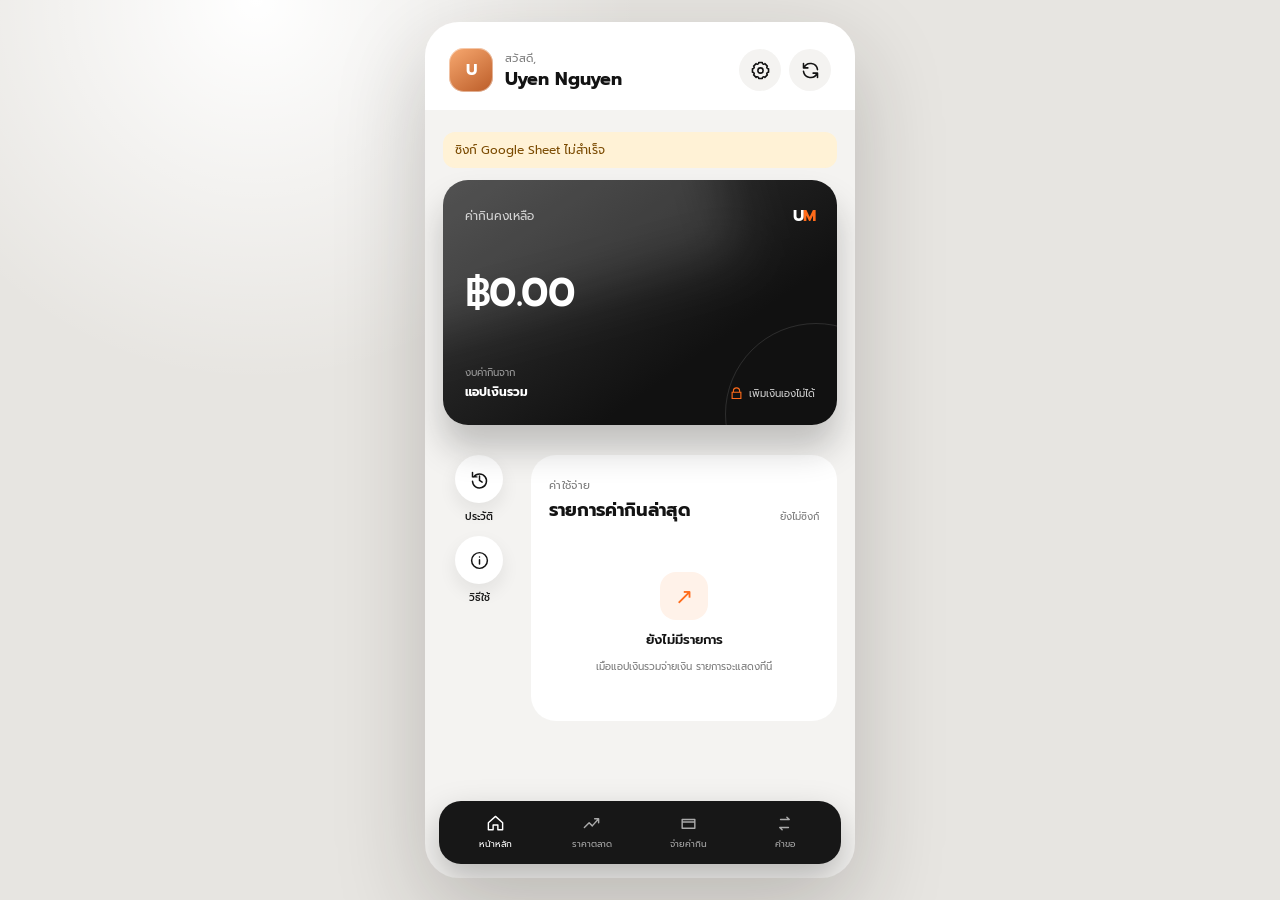
==== index.html @ 52abf568 "Fix persistent footer underlines by busting stale CSS cache and inlining link reset" ====
<!doctype html>
<html lang="th">
<head>
  <meta charset="utf-8">
  <meta name="viewport" content="width=device-width, initial-scale=1, viewport-fit=cover">
  <meta name="theme-color" content="#111111">
  <meta name="apple-mobile-web-app-capable" content="yes">
  <meta name="apple-mobile-web-app-status-bar-style" content="black-translucent">
  <meta name="apple-mobile-web-app-title" content="Uyen.M">
  <meta name="description" content="กระเป๋าค่ากิน Uyen.M รับงบจากแอปเงินรวมและติดตามค่าอาหาร">
  <title>Uyen.M Meal Wallet</title>
  <link rel="preconnect" href="https://fonts.googleapis.com">
  <link rel="preconnect" href="https://fonts.gstatic.com" crossorigin>
  <link href="https://fonts.googleapis.com/css2?family=Prompt:wght@400;500;600;700&display=swap" rel="stylesheet">
  <link rel="stylesheet" href="assets/styles.css?v=15">
  <link rel="manifest" href="manifest.webmanifest">
  <link rel="icon" href="assets/icon.svg" type="image/svg+xml">
  <link rel="apple-touch-icon" href="assets/icon.svg">
<style>.bottom-nav a.nav-item,.bottom-nav a.nav-item:link,.bottom-nav a.nav-item:visited,.bottom-nav a.nav-item:hover,.bottom-nav a.nav-item:active,.bottom-nav a.nav-item span{text-decoration:none!important;text-decoration-line:none!important}</style></head>
<body>
  <main class="app-shell">
    <section class="wallet-app" aria-label="Uyen.M Wallet">
      <header class="topbar">
        <div class="profile">
          <div class="avatar" id="avatar"><span>U</span><img id="profileImage" alt="" hidden></div>
          <div><p class="eyebrow" data-i18n="hello">สวัสดี,</p><h1 id="displayName">Uyen Nguyen</h1></div>
        </div>
        <div class="topbar-actions">
          <button class="icon-button" id="settingsButton" type="button" aria-label="ตั้งค่า">
            <svg viewBox="0 0 24 24" aria-hidden="true"><circle cx="12" cy="12" r="3"/><path d="M19.4 15a1.7 1.7 0 0 0 .3 1.9l.1.1-2.8 2.8-.1-.1a1.7 1.7 0 0 0-1.9-.3 1.7 1.7 0 0 0-1 1.6v.2h-4V21a1.7 1.7 0 0 0-1-1.6 1.7 1.7 0 0 0-1.9.3l-.1.1L4.2 17l.1-.1a1.7 1.7 0 0 0 .3-1.9A1.7 1.7 0 0 0 3 14H2.8v-4H3a1.7 1.7 0 0 0 1.6-1 1.7 1.7 0 0 0-.3-1.9L4.2 7 7 4.2l.1.1a1.7 1.7 0 0 0 1.9.3A1.7 1.7 0 0 0 10 3V2.8h4V3a1.7 1.7 0 0 0 1 1.6 1.7 1.7 0 0 0 1.9-.3l.1-.1L19.8 7l-.1.1a1.7 1.7 0 0 0-.3 1.9 1.7 1.7 0 0 0 1.6 1h.2v4H21a1.7 1.7 0 0 0-1.6 1z"/></svg>
          </button>
          <button class="icon-button" id="refreshButton" type="button" aria-label="รีเฟรชข้อมูล">
            <svg viewBox="0 0 24 24" aria-hidden="true"><path d="M20 11a8.1 8.1 0 0 0-15.5-2M4 4v5h5M4 13a8.1 8.1 0 0 0 15.5 2M20 20v-5h-5"/></svg>
          </button>
        </div>
      </header>
      <div class="content">
        <p class="status-chip" id="statusChip" hidden></p>
        <button class="install-button" id="installButton" type="button" hidden>ติดตั้งแอปบนเครื่องนี้</button>
        <section class="hero-grid" aria-label="ยอดเงิน">
          <article class="balance-card">
            <div class="card-glow" aria-hidden="true"></div>
            <div class="card-head"><span class="card-label" data-i18n="balanceLabel">ยอดเงินคงเหลือ</span><span class="brand-mark" aria-label="Uyen.M">U<span>M</span></span></div>
            <p class="balance" id="balance">฿0.00</p>
            <div class="card-foot">
              <div><span class="muted" data-i18n="receivedFrom">รับจาก</span><strong data-i18n="mainApp">แอปเงินรวม</strong></div>
              <div class="secure-badge"><svg viewBox="0 0 24 24" aria-hidden="true"><path d="M7 10V8a5 5 0 0 1 10 0v2M5 10h14v10H5z"/></svg><span data-i18n="noSelfTopup">เพิ่มเงินเองไม่ได้</span></div>
            </div>
          </article>
        </section>
        <section class="activity-grid">
          <nav class="quick-actions" aria-label="เมนูด่วน">
            <button class="quick-action" id="historyButton" type="button"><span class="quick-icon"><svg viewBox="0 0 24 24" aria-hidden="true"><path d="M4 4v5h5M5.5 9A8 8 0 1 1 4 14m8-6v5l3 2"/></svg></span><span data-i18n="history">ประวัติ</span></button>
            <button class="quick-action" id="infoButton" type="button"><span class="quick-icon"><svg viewBox="0 0 24 24" aria-hidden="true"><circle cx="12" cy="12" r="9"/><path d="M12 11v5m0-8h.01"/></svg></span><span data-i18n="help">วิธีใช้</span></button>
          </nav>
          <section class="activity" id="activitySection">
            <div class="section-heading"><div><p class="eyebrow" data-i18n="activity">ความเคลื่อนไหว</p><h2 data-i18n="latest">รายการล่าสุด</h2></div><span class="last-sync" id="lastSync">ยังไม่ซิงก์</span></div>
            <div class="transaction-list" id="transactionList" aria-live="polite">
              <div class="empty-state"><div class="empty-icon">↗</div><p>ยังไม่มีรายการ</p><span>เมื่อแอปเงินรวมจ่ายเงิน รายการจะแสดงที่นี่</span></div>
            </div>
          </section>
        </section>
      </div>
      <nav class="bottom-nav" aria-label="เมนูหลัก">
  <a class="nav-item active" href="./"><svg viewBox="0 0 24 24" aria-hidden="true"><path d="m3 11 9-8 9 8v9h-6v-6H9v6H3z"/></svg><span data-i18n="home">หน้าหลัก</span></a>
  <a class="nav-item " href="market.html"><svg viewBox="0 0 24 24" aria-hidden="true"><path d="M3 17l6-6 4 4 8-9M16 6h5v5"/></svg><span>ราคาตลาด</span></a>
  <a class="nav-item" href="./?action=pay" data-action="pay"><svg viewBox="0 0 24 24" aria-hidden="true"><path d="M4 7h16v11H4zM4 10h16"/></svg><span data-i18n="pay">จ่ายเงิน</span></a>
  <a class="nav-item" href="./?action=request" data-action="request"><svg viewBox="0 0 24 24" aria-hidden="true"><path d="M7 7h11l-3-3m2 13H6l3 3"/></svg><span data-i18n="requestShort">คำขอ</span></a>
</nav>
    </section>
  </main>
  <dialog id="requestDialog">
    <form id="requestForm" method="dialog">
      <div class="dialog-header"><div><p class="eyebrow">ส่งไปยังแอปเงินรวม</p><h2>ขอรับเงิน</h2></div><button class="dialog-close" type="button" data-close aria-label="ปิด">×</button></div>
      <label>จำนวนเงิน (บาท)<input id="requestAmount" name="amount" type="number" min="1" step="0.01" inputmode="decimal" placeholder="เช่น 2,000" required></label>
      <label>เหตุผล<textarea id="requestNote" name="note" rows="3" maxlength="180" placeholder="ระบุเหตุผลสั้น ๆ" required></textarea></label>
      <p class="form-note">การส่งคำขอไม่ทำให้ยอดเงินเพิ่ม ยอดจะเปลี่ยนเมื่อแอปเงินรวมอนุมัติและจ่ายให้เท่านั้น</p>
      <button class="primary-button" id="submitRequest" type="submit">ส่งคำขอ</button>
      <p class="form-message" id="formMessage" role="status"></p>
    </form>
  </dialog>
  <dialog id="paymentDialog">
    <form id="paymentForm" method="dialog">
      <div class="dialog-header"><div><p class="eyebrow" data-i18n="sendViaMain">ส่งคำขอไปยังแอปเงินรวม</p><h2 data-i18n="pay">จ่ายเงิน</h2></div><button class="dialog-close" type="button" data-close aria-label="ปิด">×</button></div>
      <label><span data-i18n="recipient">ร้านอาหาร</span><input id="paymentRecipient" name="recipient" maxlength="80" data-i18n-placeholder="recipientPlaceholder" placeholder="ชื่อร้านหรือรายการอาหาร" required></label>
      <label><span data-i18n="amount">จำนวนเงิน (บาท)</span><input id="paymentAmount" name="amount" type="number" min="1" step="0.01" inputmode="decimal" placeholder="เช่น 500" required></label>
      <label><span data-i18n="note">หมายเหตุ</span><textarea id="paymentNote" name="note" rows="2" maxlength="120" data-i18n-placeholder="optional" placeholder="ไม่บังคับ"></textarea></label>
      <p class="form-note" data-i18n="paymentNotice">เมื่อกดจ่าย ระบบจะหักจากค่ากินคงเหลือทันที และไม่สามารถจ่ายเกินยอดได้</p>
      <button class="primary-button" id="submitPayment" type="submit" data-i18n="sendPaymentRequest">จ่ายและหักค่ากิน</button>
      <p class="form-message" id="paymentMessage" role="status"></p>
    </form>
  </dialog>
  <dialog id="settingsDialog">
    <div class="dialog-header"><div><p class="eyebrow">Uyen.M</p><h2 data-i18n="settings">ตั้งค่า</h2></div><button class="dialog-close" type="button" data-close aria-label="ปิด">×</button></div>
    <div class="settings-name">
      <label><span data-i18n="profileName">ชื่อที่แสดง</span><input id="profileName" type="text" maxlength="50" autocomplete="name" data-i18n-placeholder="namePlaceholder" placeholder="เช่น Uyen Nguyen"></label>
      <button class="secondary-button" id="saveName" type="button" data-i18n="saveName">บันทึกชื่อ</button>
    </div>
    <div class="settings-profile">
      <div class="avatar avatar-preview"><span>U</span><img id="settingsPreview" alt="" hidden></div>
      <div><strong data-i18n="profilePhoto">รูปโปรไฟล์</strong><p data-i18n="profileHint">ไฟล์รูปจะเก็บในเครื่องนี้เท่านั้น</p></div>
    </div>
    <label><span data-i18n="choosePhoto">เลือกรูปภาพ</span><input id="profileInput" type="file" accept="image/png,image/jpeg,image/webp"></label>
    <button class="secondary-button" id="removePhoto" type="button" data-i18n="removePhoto">ลบรูปโปรไฟล์</button>
    <label><span data-i18n="language">ภาษา</span><select id="languageSelect"><option value="th">ไทย</option><option value="en">English</option></select></label>
    <p class="form-message" id="settingsMessage" role="status"></p>
  </dialog>
  <dialog id="infoDialog">
    <div class="dialog-header"><div><p class="eyebrow">การทำงานของกระเป๋า</p><h2>ยอดเงินมาจากไหน?</h2></div><button class="dialog-close" type="button" data-close aria-label="ปิด">×</button></div>
    <ol class="info-steps"><li><span>1</span>ส่งคำขอรับเงินพร้อมจำนวนและเหตุผล</li><li><span>2</span>แอปเงินรวมตรวจสอบและอนุมัติ</li><li><span>3</span>เมื่อจ่ายแล้ว ยอดและรายการจะซิงก์จาก Google Sheet</li></ol>
  </dialog>
  <dialog id="historyDialog" class="history-dialog">
    <div class="dialog-header"><div><p class="eyebrow" data-i18n="activity">ค่าใช้จ่าย</p><h2 data-i18n="historyTitle">ประวัติรับ–จ่าย</h2></div><button class="dialog-close" type="button" data-close aria-label="ปิด">×</button></div>
    <div class="history-list transaction-list" id="historyList" aria-live="polite"></div>
  </dialog>
  <script src="config.js?v=4"></script>
  <script src="assets/app.js?v=7"></script>
</body>
</html>
---- assets/styles.css ----
:root { --ink:#131313; --paper:#f4f3f1; --card:#fff; --muted:#7b7b7b; --line:#e9e7e3; --accent:#ff6b1a; --success:#1f9d68; --danger:#d54848; font-family:"Prompt",system-ui,sans-serif; color:var(--ink); background:#e7e5e1; font-synthesis:none; }
* { box-sizing:border-box; }
body { margin:0; min-width:320px; min-height:100vh; background:radial-gradient(circle at 20% 0%,#fff 0,transparent 28%),#e7e5e1; }
button,input,textarea { font:inherit; } button { color:inherit; }
.app-shell { min-height:100vh; display:grid; place-items:center; padding:22px; }
.wallet-app { position:relative; width:min(100%,430px); min-height:min(860px,calc(100vh - 44px)); overflow:hidden; border-radius:34px; background:var(--paper); box-shadow:0 32px 90px rgba(31,27,23,.22); }
.topbar { display:flex; align-items:center; justify-content:space-between; padding:26px 24px 18px; background:var(--card); }
.profile { display:flex; gap:12px; align-items:center; }
.avatar { position:relative; display:grid; place-items:center; width:44px; height:44px; overflow:hidden; border-radius:15px; color:#fff; font-weight:700; background:linear-gradient(145deg,#f8a970,#bb5c28); box-shadow:inset 0 0 0 1px rgba(255,255,255,.45); }
.avatar img { position:absolute; inset:0; width:100%; height:100%; object-fit:cover; }
.topbar-actions { display:flex; gap:8px; }
.eyebrow { margin:0 0 2px; color:var(--muted); font-size:11px; letter-spacing:.03em; }
h1,h2,p { margin-top:0; } h1 { margin-bottom:0; font-size:18px; line-height:1.2; } h2 { margin-bottom:0; font-size:18px; }
.icon-button,.dialog-close { width:42px; height:42px; display:grid; place-items:center; border:0; border-radius:50%; background:#f4f3f1; cursor:pointer; }
.icon-button svg { width:21px; fill:none; stroke:currentColor; stroke-width:1.8; stroke-linecap:round; stroke-linejoin:round; }
.content { padding:22px 18px 112px; }
.status-chip { margin:0 0 12px; padding:9px 12px; border-radius:12px; color:#7a4a00; background:#fff2d6; font-size:12px; }
.install-button { width:100%; margin:0 0 12px; padding:11px 14px; border:0; border-radius:12px; color:#fff; background:var(--ink); cursor:pointer; font-size:12px; font-weight:600; }
.hero-grid { display:block; }
.activity-grid { display:grid; grid-template-columns:72px 1fr; gap:16px; align-items:start; }
.hero-grid .balance-card { width:100%; }
.activity-grid { margin-top:30px; }
.quick-actions { display:flex; flex-direction:column; justify-content:flex-start; gap:12px; }
.quick-action { border:0; background:transparent; padding:0; cursor:pointer; font-size:10px; font-weight:500; }
.quick-icon { width:48px; height:48px; display:grid; place-items:center; margin:0 auto 6px; border-radius:50%; background:var(--card); box-shadow:0 8px 18px rgba(30,27,24,.08); transition:transform .2s,background .2s; }
.quick-action:hover .quick-icon { transform:translateY(-2px); background:#fff7f1; }
.quick-icon svg { width:21px; fill:none; stroke:currentColor; stroke-width:1.7; stroke-linecap:round; stroke-linejoin:round; }
.balance-card { position:relative; isolation:isolate; overflow:hidden; min-height:230px; padding:24px 22px; color:#fff; border-radius:25px; background:linear-gradient(145deg,#3a3a3a,#111 68%); box-shadow:0 24px 34px rgba(20,20,20,.23); }
.balance-card::after { content:""; position:absolute; z-index:-1; width:180px; height:180px; right:-70px; bottom:-80px; border:1px solid rgba(255,255,255,.12); border-radius:50%; }
.card-glow { position:absolute; z-index:-1; inset:-40% 30% 50% -25%; filter:blur(26px); background:rgba(255,255,255,.12); transform:rotate(-15deg); }
.card-head,.card-foot { display:flex; align-items:center; justify-content:space-between; gap:12px; }
.card-label { color:#d4d4d4; font-size:12px; } .brand-mark { font-weight:700; letter-spacing:-.05em; } .brand-mark span { color:var(--accent); }
.balance { margin:34px 0 42px; font-size:clamp(31px,9vw,40px); font-weight:600; letter-spacing:-.04em; }
.card-foot { align-items:flex-end; font-size:10px; } .card-foot strong,.card-foot .muted { display:block; } .card-foot strong { margin-top:3px; font-size:12px; } .muted { color:#9b9b9b; }
.secure-badge { display:flex; gap:5px; align-items:center; color:#cfcfcf; } .secure-badge svg { width:15px; fill:none; stroke:var(--accent); stroke-width:1.8; }
.activity { margin-top:0; padding:22px 18px; border-radius:25px; background:var(--card); }
.section-heading { display:flex; align-items:end; justify-content:space-between; margin-bottom:18px; } .last-sync { color:var(--muted); font-size:10px; }
.transaction-list { display:grid; gap:4px; }
.transaction { display:grid; grid-template-columns:42px 1fr auto; gap:11px; align-items:center; padding:12px 0; border-bottom:1px solid var(--line); } .transaction:last-child { border-bottom:0; }
.transaction-icon { width:39px; height:39px; display:grid; place-items:center; border-radius:13px; background:#f1f0ee; font-size:17px; }
.transaction-title { margin:0 0 2px; font-size:13px; font-weight:600; } .transaction-meta { margin:0; color:var(--muted); font-size:10px; }
.transaction-amount { text-align:right; font-size:13px; font-weight:600; } .transaction-amount.credit { color:var(--success); } .transaction-amount.debit { color:var(--ink); }
.transaction-date { display:block; margin-top:2px; color:var(--muted); font-size:9px; font-weight:400; }
.empty-state { padding:30px 10px 22px; text-align:center; color:var(--muted); } .empty-icon { width:48px; height:48px; display:grid; place-items:center; margin:0 auto 10px; border-radius:16px; color:var(--accent); background:#fff2e9; font-size:22px; }
.empty-state p { margin-bottom:4px; color:var(--ink); font-size:13px; font-weight:600; } .empty-state span { font-size:10px; }
.bottom-nav { position:absolute; left:14px; right:14px; bottom:14px; display:grid; grid-template-columns:repeat(4,minmax(0,1fr)); padding:13px 8px max(13px,env(safe-area-inset-bottom)); border-radius:22px; color:#aaa; background:#171717; box-shadow:0 15px 35px rgba(0,0,0,.25); }
.nav-item { display:flex; flex-direction:column; align-items:center; gap:4px; border:0; color:inherit; background:transparent; cursor:pointer; font-size:9px; } .nav-item svg { width:19px; fill:none; stroke:currentColor; stroke-width:1.8; stroke-linecap:round; stroke-linejoin:round; } .nav-item.active { color:#fff; }
dialog { width:min(calc(100% - 34px),396px); padding:24px; border:0; border-radius:24px; box-shadow:0 30px 80px rgba(0,0,0,.3); } dialog::backdrop { background:rgba(12,12,12,.55); backdrop-filter:blur(4px); }
.dialog-header { display:flex; align-items:start; justify-content:space-between; gap:18px; margin-bottom:22px; } .dialog-close { width:34px; height:34px; font-size:22px; }
label { display:grid; gap:7px; margin:14px 0; font-size:12px; font-weight:600; } input,textarea,select { width:100%; border:1px solid #dedbd7; border-radius:13px; padding:12px 14px; outline:0; resize:vertical; background:#faf9f7; }
input:focus,textarea:focus { border-color:var(--accent); box-shadow:0 0 0 3px rgba(255,107,26,.12); }
.form-note { color:var(--muted); font-size:10px; line-height:1.6; } .primary-button { width:100%; padding:13px 16px; border:0; border-radius:13px; color:#fff; background:var(--ink); cursor:pointer; font-weight:600; } .primary-button:disabled { opacity:.55; cursor:wait; }
.form-message { min-height:18px; margin:10px 0 0; text-align:center; font-size:11px; } .form-message.success { color:var(--success); } .form-message.error { color:var(--danger); }
.secondary-button { width:100%; padding:11px 14px; border:1px solid var(--line); border-radius:13px; background:#fff; cursor:pointer; font-size:12px; font-weight:600; }
.settings-name { margin-bottom:16px; padding:14px; border-radius:18px; background:#f7f5f2; }
.settings-name label { margin:0 0 10px; }
.settings-name input { background:#fff; }
.settings-name .secondary-button { border-color:var(--ink); color:#fff; background:var(--ink); }
.settings-profile { display:flex; gap:14px; align-items:center; padding:14px; border-radius:18px; background:#f7f5f2; }
.settings-profile strong { font-size:13px; } .settings-profile p { margin:3px 0 0; color:var(--muted); font-size:10px; }
.avatar-preview { width:58px; height:58px; border-radius:18px; flex:0 0 auto; }
.history-dialog { max-height:min(720px,calc(100vh - 34px)); }
.history-list { max-height:58vh; overflow-y:auto; overscroll-behavior:contain; padding-right:3px; }
.info-steps { display:grid; gap:16px; padding:0; margin:0; list-style:none; } .info-steps li { display:grid; grid-template-columns:32px 1fr; gap:11px; align-items:center; color:#4c4c4c; font-size:12px; line-height:1.5; } .info-steps span { width:32px; height:32px; display:grid; place-items:center; border-radius:10px; color:#fff; background:var(--ink); }
@media (max-width:520px) { body { background:var(--paper); } .app-shell { display:block; padding:0; } .wallet-app { width:100%; min-height:100vh; border-radius:0; box-shadow:none; } .bottom-nav { position:fixed; max-width:402px; margin-inline:auto; } }
@media (prefers-reduced-motion:reduce) { * { scroll-behavior:auto!important; transition:none!important; } }



/* Shared footer: navigation links must never have browser-default underlines. */
.bottom-nav .nav-item,.bottom-nav .nav-item:link,.bottom-nav .nav-item:visited,.bottom-nav .nav-item:hover,.bottom-nav .nav-item:active,.bottom-nav .nav-item span{ text-decoration:none !important; }
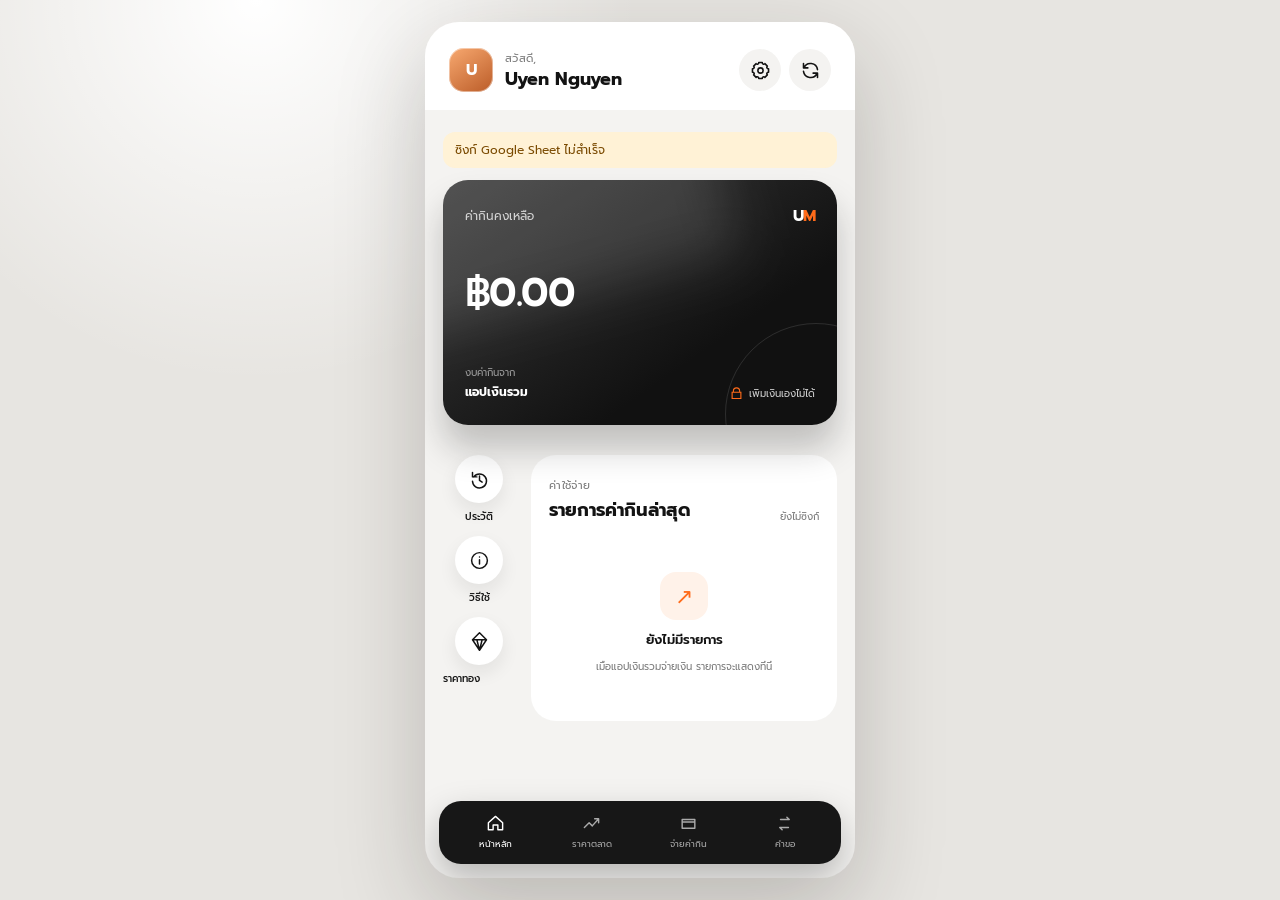
==== commit fe07537b: "Move gold prices link to home quick actions and reduce excess Bangchak iframe height" ====
--- a/index.html
+++ b/index.html
@@ -12,7 +12,7 @@
   <link rel="preconnect" href="https://fonts.googleapis.com">
   <link rel="preconnect" href="https://fonts.gstatic.com" crossorigin>
   <link href="https://fonts.googleapis.com/css2?family=Prompt:wght@400;500;600;700&display=swap" rel="stylesheet">
-  <link rel="stylesheet" href="assets/styles.css?v=15">
+  <link rel="stylesheet" href="assets/styles.css?v=16">
   <link rel="manifest" href="manifest.webmanifest">
   <link rel="icon" href="assets/icon.svg" type="image/svg+xml">
   <link rel="apple-touch-icon" href="assets/icon.svg">
@@ -52,6 +52,7 @@
           <nav class="quick-actions" aria-label="เมนูด่วน">
             <button class="quick-action" id="historyButton" type="button"><span class="quick-icon"><svg viewBox="0 0 24 24" aria-hidden="true"><path d="M4 4v5h5M5.5 9A8 8 0 1 1 4 14m8-6v5l3 2"/></svg></span><span data-i18n="history">ประวัติ</span></button>
             <button class="quick-action" id="infoButton" type="button"><span class="quick-icon"><svg viewBox="0 0 24 24" aria-hidden="true"><circle cx="12" cy="12" r="9"/><path d="M12 11v5m0-8h.01"/></svg></span><span data-i18n="help">วิธีใช้</span></button>
+            <a class="quick-action" href="https://www.goldtraders.or.th/" target="_blank" rel="noopener noreferrer" style="text-decoration:none;color:inherit"><span class="quick-icon"><svg viewBox="0 0 24 24" aria-hidden="true"><path d="m12 2 8 8-8 12-8-12zM4 10h16M9 10l3 12 3-12"/></svg></span><span id="goldQuickLabel">ราคาทอง</span></a>
           </nav>
           <section class="activity" id="activitySection">
             <div class="section-heading"><div><p class="eyebrow" data-i18n="activity">ความเคลื่อนไหว</p><h2 data-i18n="latest">รายการล่าสุด</h2></div><span class="last-sync" id="lastSync">ยังไม่ซิงก์</span></div>
@@ -115,7 +116,7 @@
   </dialog>
   <script src="config.js?v=4"></script>
   <script src="assets/app.js?v=7"></script>
-</body>
+<script>(function(){const label=document.getElementById("goldQuickLabel");if(label){const apply=()=>label.textContent=localStorage.getItem("uyen-language")==="en"?"Gold price":"ราคาทอง";apply();window.addEventListener("storage",apply);const select=document.getElementById("languageSelect");if(select)select.addEventListener("change",()=>setTimeout(apply,0));}})();</script></body>
 </html>
 
 
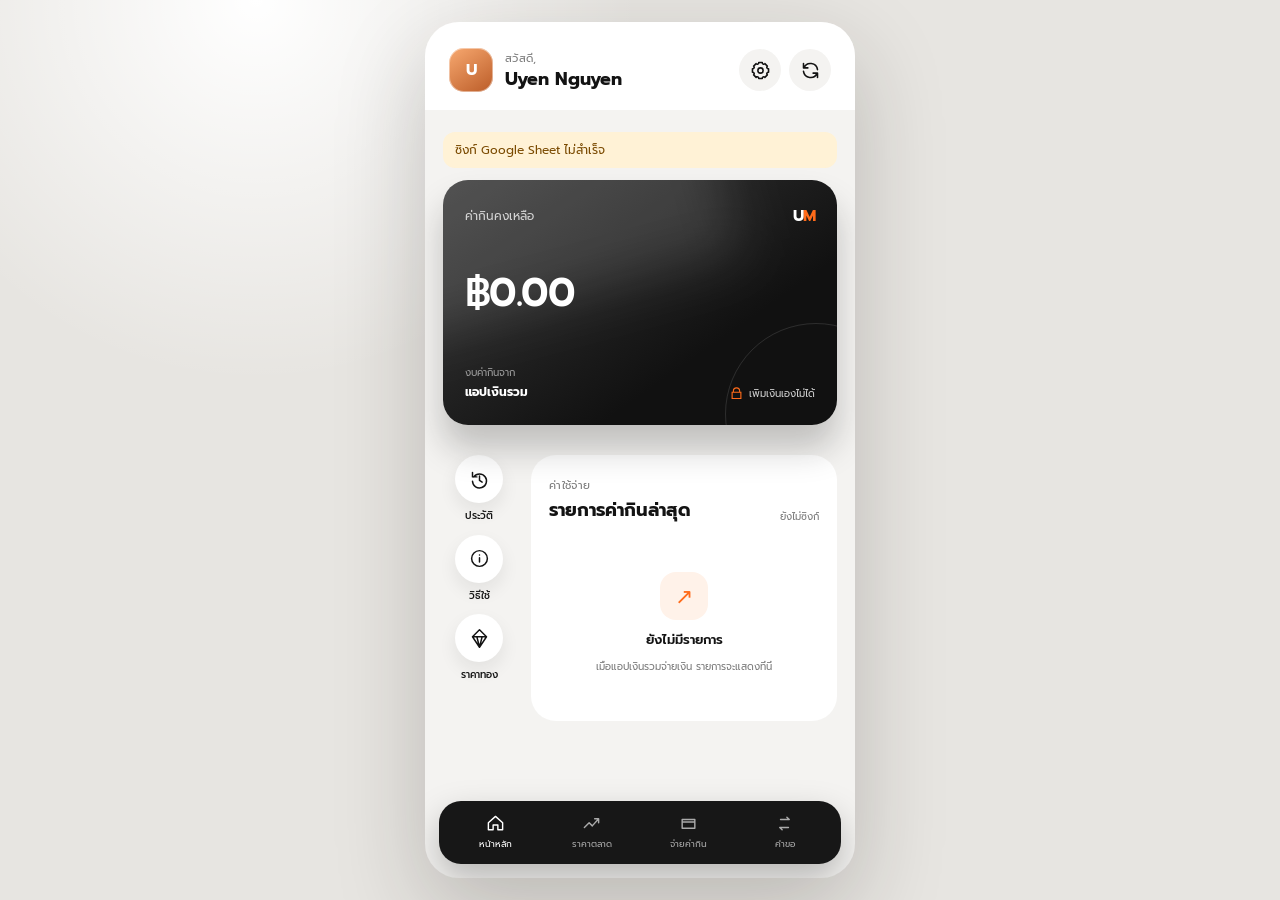
==== commit f72ef0e4: "Align gold price quick action label with History and Help buttons" ====
--- a/index.html
+++ b/index.html
@@ -12,7 +12,7 @@
   <link rel="preconnect" href="https://fonts.googleapis.com">
   <link rel="preconnect" href="https://fonts.gstatic.com" crossorigin>
   <link href="https://fonts.googleapis.com/css2?family=Prompt:wght@400;500;600;700&display=swap" rel="stylesheet">
-  <link rel="stylesheet" href="assets/styles.css?v=16">
+  <link rel="stylesheet" href="assets/styles.css?v=18">
   <link rel="manifest" href="manifest.webmanifest">
   <link rel="icon" href="assets/icon.svg" type="image/svg+xml">
   <link rel="apple-touch-icon" href="assets/icon.svg">
--- a/assets/styles.css
+++ b/assets/styles.css
@@ -69,3 +69,8 @@
 
 /* Shared footer: navigation links must never have browser-default underlines. */
 .bottom-nav .nav-item,.bottom-nav .nav-item:link,.bottom-nav .nav-item:visited,.bottom-nav .nav-item:hover,.bottom-nav .nav-item:active,.bottom-nav .nav-item span{ text-decoration:none !important; }
+
+/* Align quick action links and buttons identically, including gold price. */
+.quick-actions .quick-action{display:flex;flex-direction:column;align-items:center;justify-content:flex-start;width:100%;min-width:0;box-sizing:border-box;text-align:center;text-decoration:none!important;color:inherit;font:inherit;font-size:10px;font-weight:500;line-height:1.35;}
+.quick-actions .quick-action>span:last-child{display:block;width:100%;text-align:center;white-space:nowrap;text-decoration:none!important;}
+.quick-actions .quick-action .quick-icon{flex:0 0 48px;margin:0 auto 6px;}
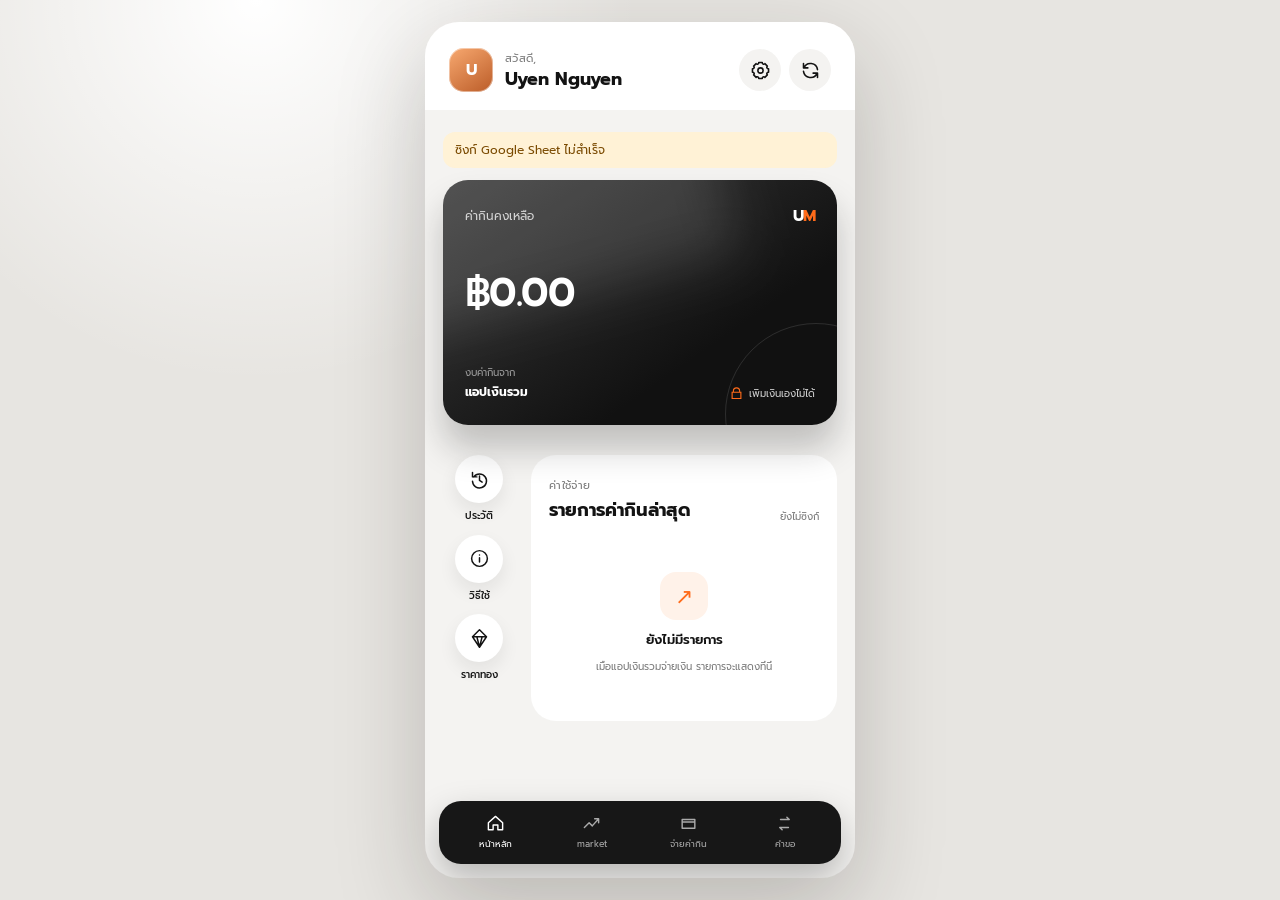
==== commit 1bb1fce2: "Translate Market footer label and rename payment navigation in both languages" ====
--- a/index.html
+++ b/index.html
@@ -64,8 +64,8 @@
       </div>
       <nav class="bottom-nav" aria-label="เมนูหลัก">
   <a class="nav-item active" href="./"><svg viewBox="0 0 24 24" aria-hidden="true"><path d="m3 11 9-8 9 8v9h-6v-6H9v6H3z"/></svg><span data-i18n="home">หน้าหลัก</span></a>
-  <a class="nav-item " href="market.html"><svg viewBox="0 0 24 24" aria-hidden="true"><path d="M3 17l6-6 4 4 8-9M16 6h5v5"/></svg><span>ราคาตลาด</span></a>
-  <a class="nav-item" href="./?action=pay" data-action="pay"><svg viewBox="0 0 24 24" aria-hidden="true"><path d="M4 7h16v11H4zM4 10h16"/></svg><span data-i18n="pay">จ่ายเงิน</span></a>
+  <a class="nav-item " href="market.html"><svg viewBox="0 0 24 24" aria-hidden="true"><path d="M3 17l6-6 4 4 8-9M16 6h5v5"/></svg><span data-i18n="market">ราคาตลาด</span></a>
+  <a class="nav-item" href="./?action=pay" data-action="pay"><svg viewBox="0 0 24 24" aria-hidden="true"><path d="M4 7h16v11H4zM4 10h16"/></svg><span data-i18n="pay">Payment</span></a>
   <a class="nav-item" href="./?action=request" data-action="request"><svg viewBox="0 0 24 24" aria-hidden="true"><path d="M7 7h11l-3-3m2 13H6l3 3"/></svg><span data-i18n="requestShort">คำขอ</span></a>
 </nav>
     </section>
@@ -115,7 +115,7 @@
     <div class="history-list transaction-list" id="historyList" aria-live="polite"></div>
   </dialog>
   <script src="config.js?v=4"></script>
-  <script src="assets/app.js?v=7"></script>
+  <script src="assets/app.js?v=8"></script>
 <script>(function(){const label=document.getElementById("goldQuickLabel");if(label){const apply=()=>label.textContent=localStorage.getItem("uyen-language")==="en"?"Gold price":"ราคาทอง";apply();window.addEventListener("storage",apply);const select=document.getElementById("languageSelect");if(select)select.addEventListener("change",()=>setTimeout(apply,0));}})();</script></body>
 </html>
 
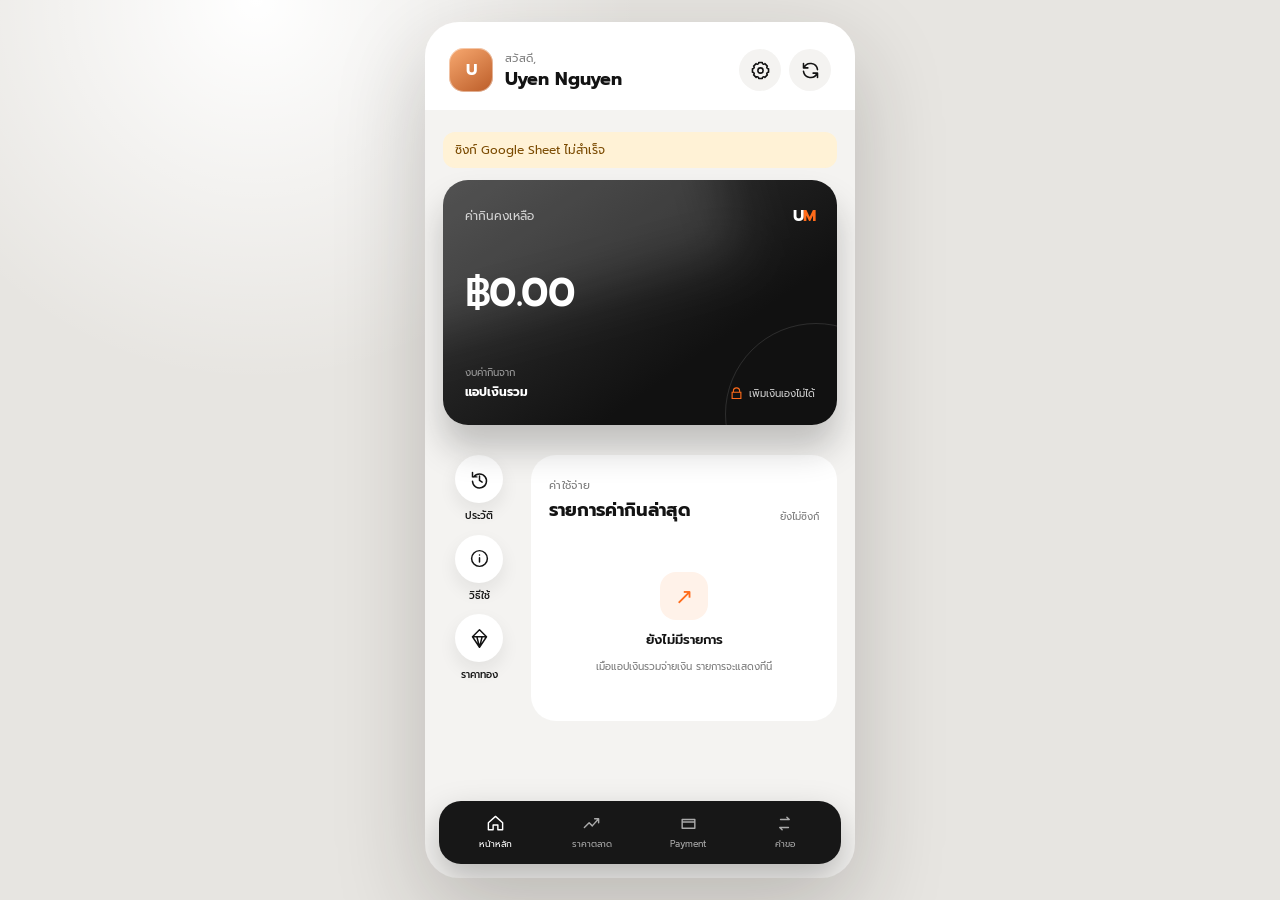
==== commit 297321ec: "Launch bilingual Daily Info with opt-in geolocation weather PM2.5 and FX" ====
--- a/index.html
+++ b/index.html
@@ -64,7 +64,7 @@
       </div>
       <nav class="bottom-nav" aria-label="เมนูหลัก">
   <a class="nav-item active" href="./"><svg viewBox="0 0 24 24" aria-hidden="true"><path d="m3 11 9-8 9 8v9h-6v-6H9v6H3z"/></svg><span data-i18n="home">หน้าหลัก</span></a>
-  <a class="nav-item " href="market.html"><svg viewBox="0 0 24 24" aria-hidden="true"><path d="M3 17l6-6 4 4 8-9M16 6h5v5"/></svg><span data-i18n="market">ราคาตลาด</span></a>
+  <a class="nav-item " href="market.html"><svg viewBox="0 0 24 24" aria-hidden="true"><path d="M3 17l6-6 4 4 8-9M16 6h5v5"/></svg><span data-i18n="market">ข้อมูลวันนี้</span></a>
   <a class="nav-item" href="./?action=pay" data-action="pay"><svg viewBox="0 0 24 24" aria-hidden="true"><path d="M4 7h16v11H4zM4 10h16"/></svg><span data-i18n="pay">Payment</span></a>
   <a class="nav-item" href="./?action=request" data-action="request"><svg viewBox="0 0 24 24" aria-hidden="true"><path d="M7 7h11l-3-3m2 13H6l3 3"/></svg><span data-i18n="requestShort">คำขอ</span></a>
 </nav>
@@ -115,7 +115,7 @@
     <div class="history-list transaction-list" id="historyList" aria-live="polite"></div>
   </dialog>
   <script src="config.js?v=4"></script>
-  <script src="assets/app.js?v=8"></script>
+  <script src="assets/app.js?v=9"></script>
 <script>(function(){const label=document.getElementById("goldQuickLabel");if(label){const apply=()=>label.textContent=localStorage.getItem("uyen-language")==="en"?"Gold price":"ราคาทอง";apply();window.addEventListener("storage",apply);const select=document.getElementById("languageSelect");if(select)select.addEventListener("change",()=>setTimeout(apply,0));}})();</script></body>
 </html>
 
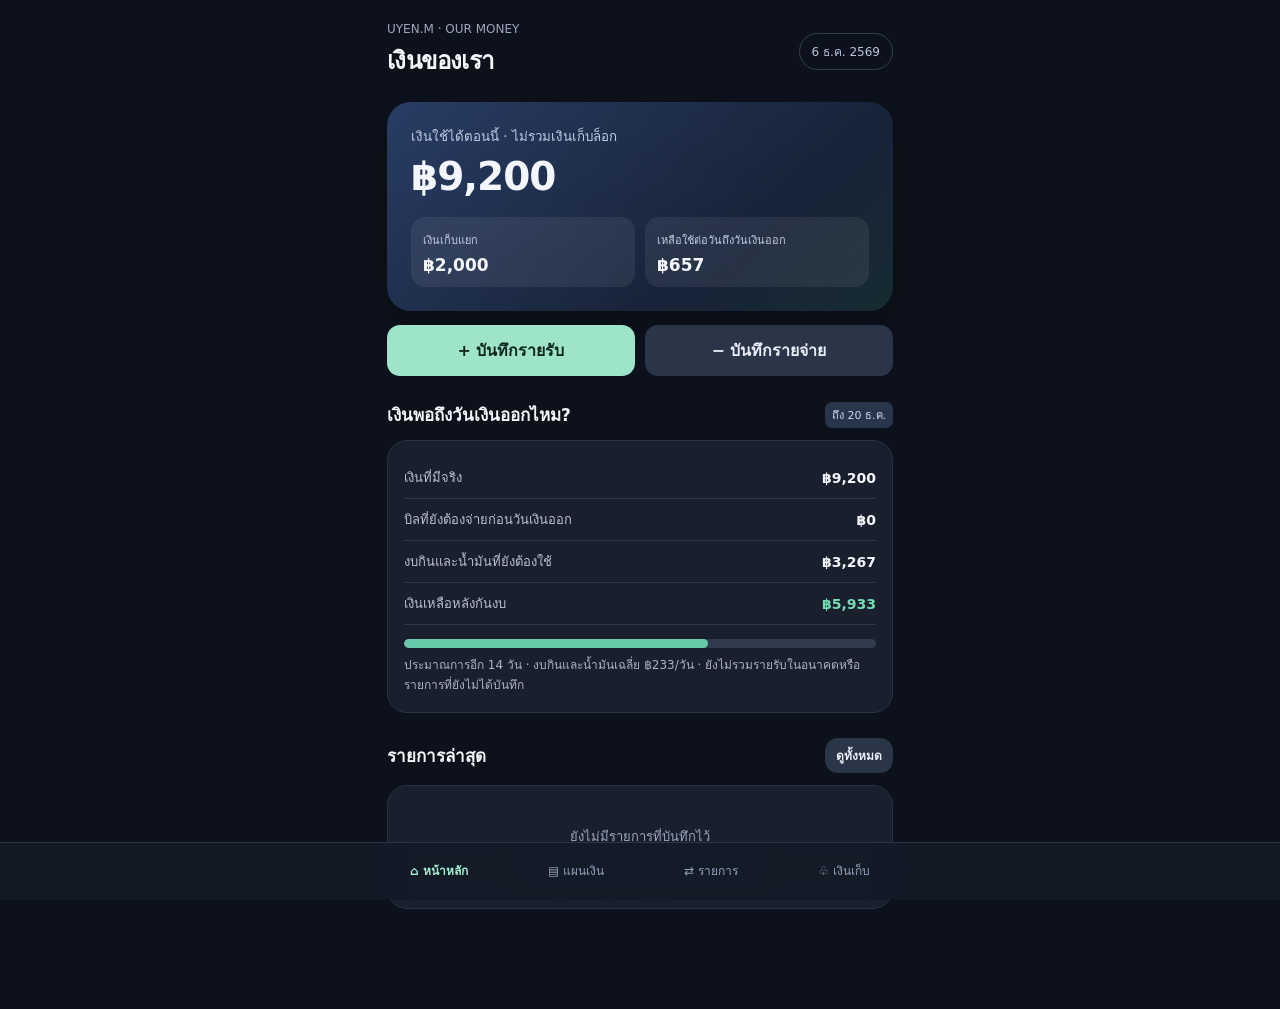
==== commit ffe41ae1: "Redesign Uyen.M as shared household budget and protected savings app" ====
--- a/index.html
+++ b/index.html
@@ -1,122 +1,38 @@
 <!doctype html>
-<html lang="th">
-<head>
-  <meta charset="utf-8">
-  <meta name="viewport" content="width=device-width, initial-scale=1, viewport-fit=cover">
-  <meta name="theme-color" content="#111111">
-  <meta name="apple-mobile-web-app-capable" content="yes">
-  <meta name="apple-mobile-web-app-status-bar-style" content="black-translucent">
-  <meta name="apple-mobile-web-app-title" content="Uyen.M">
-  <meta name="description" content="กระเป๋าค่ากิน Uyen.M รับงบจากแอปเงินรวมและติดตามค่าอาหาร">
-  <title>Uyen.M Meal Wallet</title>
-  <link rel="preconnect" href="https://fonts.googleapis.com">
-  <link rel="preconnect" href="https://fonts.gstatic.com" crossorigin>
-  <link href="https://fonts.googleapis.com/css2?family=Prompt:wght@400;500;600;700&display=swap" rel="stylesheet">
-  <link rel="stylesheet" href="assets/styles.css?v=18">
-  <link rel="manifest" href="manifest.webmanifest">
-  <link rel="icon" href="assets/icon.svg" type="image/svg+xml">
-  <link rel="apple-touch-icon" href="assets/icon.svg">
-<style>.bottom-nav a.nav-item,.bottom-nav a.nav-item:link,.bottom-nav a.nav-item:visited,.bottom-nav a.nav-item:hover,.bottom-nav a.nav-item:active,.bottom-nav a.nav-item span{text-decoration:none!important;text-decoration-line:none!important}</style></head>
-<body>
-  <main class="app-shell">
-    <section class="wallet-app" aria-label="Uyen.M Wallet">
-      <header class="topbar">
-        <div class="profile">
-          <div class="avatar" id="avatar"><span>U</span><img id="profileImage" alt="" hidden></div>
-          <div><p class="eyebrow" data-i18n="hello">สวัสดี,</p><h1 id="displayName">Uyen Nguyen</h1></div>
-        </div>
-        <div class="topbar-actions">
-          <button class="icon-button" id="settingsButton" type="button" aria-label="ตั้งค่า">
-            <svg viewBox="0 0 24 24" aria-hidden="true"><circle cx="12" cy="12" r="3"/><path d="M19.4 15a1.7 1.7 0 0 0 .3 1.9l.1.1-2.8 2.8-.1-.1a1.7 1.7 0 0 0-1.9-.3 1.7 1.7 0 0 0-1 1.6v.2h-4V21a1.7 1.7 0 0 0-1-1.6 1.7 1.7 0 0 0-1.9.3l-.1.1L4.2 17l.1-.1a1.7 1.7 0 0 0 .3-1.9A1.7 1.7 0 0 0 3 14H2.8v-4H3a1.7 1.7 0 0 0 1.6-1 1.7 1.7 0 0 0-.3-1.9L4.2 7 7 4.2l.1.1a1.7 1.7 0 0 0 1.9.3A1.7 1.7 0 0 0 10 3V2.8h4V3a1.7 1.7 0 0 0 1 1.6 1.7 1.7 0 0 0 1.9-.3l.1-.1L19.8 7l-.1.1a1.7 1.7 0 0 0-.3 1.9 1.7 1.7 0 0 0 1.6 1h.2v4H21a1.7 1.7 0 0 0-1.6 1z"/></svg>
-          </button>
-          <button class="icon-button" id="refreshButton" type="button" aria-label="รีเฟรชข้อมูล">
-            <svg viewBox="0 0 24 24" aria-hidden="true"><path d="M20 11a8.1 8.1 0 0 0-15.5-2M4 4v5h5M4 13a8.1 8.1 0 0 0 15.5 2M20 20v-5h-5"/></svg>
-          </button>
-        </div>
-      </header>
-      <div class="content">
-        <p class="status-chip" id="statusChip" hidden></p>
-        <button class="install-button" id="installButton" type="button" hidden>ติดตั้งแอปบนเครื่องนี้</button>
-        <section class="hero-grid" aria-label="ยอดเงิน">
-          <article class="balance-card">
-            <div class="card-glow" aria-hidden="true"></div>
-            <div class="card-head"><span class="card-label" data-i18n="balanceLabel">ยอดเงินคงเหลือ</span><span class="brand-mark" aria-label="Uyen.M">U<span>M</span></span></div>
-            <p class="balance" id="balance">฿0.00</p>
-            <div class="card-foot">
-              <div><span class="muted" data-i18n="receivedFrom">รับจาก</span><strong data-i18n="mainApp">แอปเงินรวม</strong></div>
-              <div class="secure-badge"><svg viewBox="0 0 24 24" aria-hidden="true"><path d="M7 10V8a5 5 0 0 1 10 0v2M5 10h14v10H5z"/></svg><span data-i18n="noSelfTopup">เพิ่มเงินเองไม่ได้</span></div>
-            </div>
-          </article>
-        </section>
-        <section class="activity-grid">
-          <nav class="quick-actions" aria-label="เมนูด่วน">
-            <button class="quick-action" id="historyButton" type="button"><span class="quick-icon"><svg viewBox="0 0 24 24" aria-hidden="true"><path d="M4 4v5h5M5.5 9A8 8 0 1 1 4 14m8-6v5l3 2"/></svg></span><span data-i18n="history">ประวัติ</span></button>
-            <button class="quick-action" id="infoButton" type="button"><span class="quick-icon"><svg viewBox="0 0 24 24" aria-hidden="true"><circle cx="12" cy="12" r="9"/><path d="M12 11v5m0-8h.01"/></svg></span><span data-i18n="help">วิธีใช้</span></button>
-            <a class="quick-action" href="https://www.goldtraders.or.th/" target="_blank" rel="noopener noreferrer" style="text-decoration:none;color:inherit"><span class="quick-icon"><svg viewBox="0 0 24 24" aria-hidden="true"><path d="m12 2 8 8-8 12-8-12zM4 10h16M9 10l3 12 3-12"/></svg></span><span id="goldQuickLabel">ราคาทอง</span></a>
-          </nav>
-          <section class="activity" id="activitySection">
-            <div class="section-heading"><div><p class="eyebrow" data-i18n="activity">ความเคลื่อนไหว</p><h2 data-i18n="latest">รายการล่าสุด</h2></div><span class="last-sync" id="lastSync">ยังไม่ซิงก์</span></div>
-            <div class="transaction-list" id="transactionList" aria-live="polite">
-              <div class="empty-state"><div class="empty-icon">↗</div><p>ยังไม่มีรายการ</p><span>เมื่อแอปเงินรวมจ่ายเงิน รายการจะแสดงที่นี่</span></div>
-            </div>
-          </section>
-        </section>
-      </div>
-      <nav class="bottom-nav" aria-label="เมนูหลัก">
-  <a class="nav-item active" href="./"><svg viewBox="0 0 24 24" aria-hidden="true"><path d="m3 11 9-8 9 8v9h-6v-6H9v6H3z"/></svg><span data-i18n="home">หน้าหลัก</span></a>
-  <a class="nav-item " href="market.html"><svg viewBox="0 0 24 24" aria-hidden="true"><path d="M3 17l6-6 4 4 8-9M16 6h5v5"/></svg><span data-i18n="market">ข้อมูลวันนี้</span></a>
-  <a class="nav-item" href="./?action=pay" data-action="pay"><svg viewBox="0 0 24 24" aria-hidden="true"><path d="M4 7h16v11H4zM4 10h16"/></svg><span data-i18n="pay">Payment</span></a>
-  <a class="nav-item" href="./?action=request" data-action="request"><svg viewBox="0 0 24 24" aria-hidden="true"><path d="M7 7h11l-3-3m2 13H6l3 3"/></svg><span data-i18n="requestShort">คำขอ</span></a>
-</nav>
-    </section>
-  </main>
-  <dialog id="requestDialog">
-    <form id="requestForm" method="dialog">
-      <div class="dialog-header"><div><p class="eyebrow">ส่งไปยังแอปเงินรวม</p><h2>ขอรับเงิน</h2></div><button class="dialog-close" type="button" data-close aria-label="ปิด">×</button></div>
-      <label>จำนวนเงิน (บาท)<input id="requestAmount" name="amount" type="number" min="1" step="0.01" inputmode="decimal" placeholder="เช่น 2,000" required></label>
-      <label>เหตุผล<textarea id="requestNote" name="note" rows="3" maxlength="180" placeholder="ระบุเหตุผลสั้น ๆ" required></textarea></label>
-      <p class="form-note">การส่งคำขอไม่ทำให้ยอดเงินเพิ่ม ยอดจะเปลี่ยนเมื่อแอปเงินรวมอนุมัติและจ่ายให้เท่านั้น</p>
-      <button class="primary-button" id="submitRequest" type="submit">ส่งคำขอ</button>
-      <p class="form-message" id="formMessage" role="status"></p>
-    </form>
-  </dialog>
-  <dialog id="paymentDialog">
-    <form id="paymentForm" method="dialog">
-      <div class="dialog-header"><div><p class="eyebrow" data-i18n="sendViaMain">ส่งคำขอไปยังแอปเงินรวม</p><h2 data-i18n="pay">จ่ายเงิน</h2></div><button class="dialog-close" type="button" data-close aria-label="ปิด">×</button></div>
-      <label><span data-i18n="recipient">ร้านอาหาร</span><input id="paymentRecipient" name="recipient" maxlength="80" data-i18n-placeholder="recipientPlaceholder" placeholder="ชื่อร้านหรือรายการอาหาร" required></label>
-      <label><span data-i18n="amount">จำนวนเงิน (บาท)</span><input id="paymentAmount" name="amount" type="number" min="1" step="0.01" inputmode="decimal" placeholder="เช่น 500" required></label>
-      <label><span data-i18n="note">หมายเหตุ</span><textarea id="paymentNote" name="note" rows="2" maxlength="120" data-i18n-placeholder="optional" placeholder="ไม่บังคับ"></textarea></label>
-      <p class="form-note" data-i18n="paymentNotice">เมื่อกดจ่าย ระบบจะหักจากค่ากินคงเหลือทันที และไม่สามารถจ่ายเกินยอดได้</p>
-      <button class="primary-button" id="submitPayment" type="submit" data-i18n="sendPaymentRequest">จ่ายและหักค่ากิน</button>
-      <p class="form-message" id="paymentMessage" role="status"></p>
-    </form>
-  </dialog>
-  <dialog id="settingsDialog">
-    <div class="dialog-header"><div><p class="eyebrow">Uyen.M</p><h2 data-i18n="settings">ตั้งค่า</h2></div><button class="dialog-close" type="button" data-close aria-label="ปิด">×</button></div>
-    <div class="settings-name">
-      <label><span data-i18n="profileName">ชื่อที่แสดง</span><input id="profileName" type="text" maxlength="50" autocomplete="name" data-i18n-placeholder="namePlaceholder" placeholder="เช่น Uyen Nguyen"></label>
-      <button class="secondary-button" id="saveName" type="button" data-i18n="saveName">บันทึกชื่อ</button>
-    </div>
-    <div class="settings-profile">
-      <div class="avatar avatar-preview"><span>U</span><img id="settingsPreview" alt="" hidden></div>
-      <div><strong data-i18n="profilePhoto">รูปโปรไฟล์</strong><p data-i18n="profileHint">ไฟล์รูปจะเก็บในเครื่องนี้เท่านั้น</p></div>
-    </div>
-    <label><span data-i18n="choosePhoto">เลือกรูปภาพ</span><input id="profileInput" type="file" accept="image/png,image/jpeg,image/webp"></label>
-    <button class="secondary-button" id="removePhoto" type="button" data-i18n="removePhoto">ลบรูปโปรไฟล์</button>
-    <label><span data-i18n="language">ภาษา</span><select id="languageSelect"><option value="th">ไทย</option><option value="en">English</option></select></label>
-    <p class="form-message" id="settingsMessage" role="status"></p>
-  </dialog>
-  <dialog id="infoDialog">
-    <div class="dialog-header"><div><p class="eyebrow">การทำงานของกระเป๋า</p><h2>ยอดเงินมาจากไหน?</h2></div><button class="dialog-close" type="button" data-close aria-label="ปิด">×</button></div>
-    <ol class="info-steps"><li><span>1</span>ส่งคำขอรับเงินพร้อมจำนวนและเหตุผล</li><li><span>2</span>แอปเงินรวมตรวจสอบและอนุมัติ</li><li><span>3</span>เมื่อจ่ายแล้ว ยอดและรายการจะซิงก์จาก Google Sheet</li></ol>
-  </dialog>
-  <dialog id="historyDialog" class="history-dialog">
-    <div class="dialog-header"><div><p class="eyebrow" data-i18n="activity">ค่าใช้จ่าย</p><h2 data-i18n="historyTitle">ประวัติรับ–จ่าย</h2></div><button class="dialog-close" type="button" data-close aria-label="ปิด">×</button></div>
-    <div class="history-list transaction-list" id="historyList" aria-live="polite"></div>
-  </dialog>
-  <script src="config.js?v=4"></script>
-  <script src="assets/app.js?v=9"></script>
-<script>(function(){const label=document.getElementById("goldQuickLabel");if(label){const apply=()=>label.textContent=localStorage.getItem("uyen-language")==="en"?"Gold price":"ราคาทอง";apply();window.addEventListener("storage",apply);const select=document.getElementById("languageSelect");if(select)select.addEventListener("change",()=>setTimeout(apply,0));}})();</script></body>
-</html>
-
-
+<html lang="th"><head><meta charset="utf-8"><meta name="viewport" content="width=device-width,initial-scale=1,viewport-fit=cover"><meta name="theme-color" content="#111827"><meta name="apple-mobile-web-app-capable" content="yes"><title>Uyen.M | เงินของเรา</title><link rel="manifest" href="manifest.webmanifest"><style>
+:root{font-family:system-ui,-apple-system,"Noto Sans Thai",sans-serif;color:#f4f6fc;background:#0d111b}*{box-sizing:border-box}body{margin:0}button,input,select{font:inherit}button{cursor:pointer}main{max-width:540px;margin:auto;padding:22px 17px 100px}.top{display:flex;align-items:center;justify-content:space-between;margin-bottom:22px}.eyebrow{color:#9ba6bb;font-size:12px;margin:0 0 5px}h1{font-size:24px;margin:0;letter-spacing:-.6px}.pill{border:1px solid #343e50;border-radius:99px;padding:8px 12px;font-size:12px;color:#b6c5dc}.hero{background:linear-gradient(140deg,#293c64,#172338 68%,#172b31);padding:24px;border-radius:24px;box-shadow:0 12px 30px #0003}.hero small{color:#bfcce2}.amount{font-size:39px;font-weight:750;margin:7px 0 18px;letter-spacing:-1px}.split{display:flex;gap:10px}.mini{flex:1;background:#ffffff12;padding:12px;border-radius:14px}.mini b{display:block;margin-top:6px;font-size:17px}.mini small{font-size:11px}.section{margin-top:25px}.section-head{display:flex;justify-content:space-between;align-items:center;margin-bottom:12px}.section h2{font-size:17px;margin:0}.muted{color:#98a4ba;font-size:12px}.panel{background:#191f2d;border:1px solid #2a3243;border-radius:20px;padding:16px}.line{display:flex;justify-content:space-between;align-items:center;gap:10px;padding:10px 0;border-bottom:1px solid #303849}.line:last-child{border:0}.line strong{font-size:14px}.line span{color:#b7c1d1;font-size:13px}.good{color:#75dcb4!important}.warn{color:#f2c579!important}.bar{height:9px;border-radius:20px;background:#303b4c;overflow:hidden;margin:14px 0 8px}.bar>div{height:100%;background:#68c9aa;border-radius:20px}.btn{border:0;border-radius:13px;padding:13px 16px;background:#9de4c8;color:#10271d;font-weight:750}.btn.secondary{background:#2a3547;color:#e8edf5}.btn.small{padding:8px 11px;font-size:12px}.actions{display:grid;grid-template-columns:1fr 1fr;gap:10px;margin-top:14px}.actions button{width:100%}.bottom{position:fixed;bottom:0;left:0;right:0;background:#141b28eF;backdrop-filter:blur(15px);border-top:1px solid #2b3545;display:flex;justify-content:center;padding:10px 8px max(12px,env(safe-area-inset-bottom))}.bottom>div{display:flex;width:100%;max-width:540px;justify-content:space-around}.tab{background:none;color:#94a3b8;border:0;padding:8px 12px;font-size:12px}.tab.active{color:#a4edcf;font-weight:700}.hidden{display:none!important}.row-form{display:grid;gap:11px}label{display:block;font-size:13px;color:#c4cddd}input,select{display:block;width:100%;padding:12px;border:1px solid #414b60;border-radius:12px;background:#111827;color:white;margin-top:6px;min-width:0}.grid2{display:grid;grid-template-columns:1fr 1fr;gap:10px}.empty{text-align:center;color:#9aa6bb;padding:24px 8px;font-size:13px}.note{font-size:12px;color:#a8b3c5;line-height:1.65}.badge{font-size:11px;border-radius:7px;padding:4px 7px;background:#28354b;color:#c9d6ea}.section-desc{font-size:12px;color:#a5b0c2;margin:5px 0 14px}.item-name{display:flex;flex-direction:column;gap:3px}.item-name small{color:#9daac0}.danger{color:#f4a9a9!important}dialog{background:#1a2230;color:#f4f6fc;border:1px solid #3a4659;border-radius:20px;width:min(94vw,450px);padding:20px}dialog::backdrop{background:#000a}.dialog-top{display:flex;justify-content:space-between;align-items:center;margin-bottom:18px}.dialog-top h2{margin:0;font-size:19px}.close{background:none;border:0;color:white;font-size:25px}.spacer{height:8px}
+</style></head><body><main><div class="top"><div><p class="eyebrow">UYEN.M · OUR MONEY</p><h1>เงินของเรา</h1></div><span class="pill" id="today"></span></div>
+<section id="home"><div class="hero"><small>เงินใช้ได้ตอนนี้ · ไม่รวมเงินเก็บล็อก</small><div class="amount" id="available">฿0</div><div class="split"><div class="mini"><small>เงินเก็บแยก</small><b id="protected">฿0</b></div><div class="mini"><small>เหลือใช้ต่อวันถึงวันเงินออก</small><b id="perday">฿0</b></div></div></div>
+<div class="actions"><button class="btn" onclick="openTxn('income')">+ บันทึกรายรับ</button><button class="btn secondary" onclick="openTxn('expense')">− บันทึกรายจ่าย</button></div>
+<div class="section"><div class="section-head"><h2>เงินพอถึงวันเงินออกไหม?</h2><span class="badge" id="nextpay"></span></div><div class="panel"><div class="line"><span>เงินที่มีจริง</span><strong id="actual"></strong></div><div class="line"><span>บิลที่ยังต้องจ่ายก่อนวันเงินออก</span><strong id="due"></strong></div><div class="line"><span>งบกินและน้ำมันที่ยังต้องใช้</span><strong id="living"></strong></div><div class="line"><span>เงินเหลือหลังกันงบ</span><strong id="afterreserve"></strong></div><div class="bar"><div id="progress"></div></div><div class="note" id="budgetnote"></div></div></div>
+<div class="section"><div class="section-head"><h2>รายการล่าสุด</h2><button class="btn small secondary" onclick="switchTab('history')">ดูทั้งหมด</button></div><div class="panel" id="recent"></div></div></section>
+<section id="plan" class="hidden"><div class="section-head"><h2>แผนรายรับ–รายจ่าย</h2><span class="badge">ปรับได้ทุกเมื่อ</span></div><p class="section-desc">ตัวเลขที่ตั้งไว้เป็นงบประมาณ ไม่ใช่รายการที่จ่ายแล้ว</p><div class="panel row-form"><div class="grid2"><label>เงินเดือนคุณ<input id="salaryA" type="number" min="0"></label><label>เงินเดือนแฟน<input id="salaryB" type="number" min="0"></label></div><div class="grid2"><label>เงินเดือนคุณออกวันที่<input id="payA" type="number" min="1" max="31"></label><label>เงินเดือนแฟนออกวันที่<input id="payB" type="number" min="1" max="31"></label></div><div class="grid2"><label>งบกินรวมต่อเดือน<input id="food" type="number" min="0"></label><label>ค่าน้ำมันรวมต่อเดือน<input id="fuel" type="number" min="0"></label></div><div class="grid2"><label>ค่าเช่าหอ<input id="rent" type="number" min="0"></label><label>ค่าน้ำไฟและส่วนกลาง<input id="utilities" type="number" min="0"></label></div><div class="grid2"><label>ค่าผ่อนรถ<input id="car" type="number" min="0"></label><label>ค่าเน็ต<input id="internet" type="number" min="0"></label></div><div class="grid2"><label>เงินประกันหอครั้งแรก<input id="deposit" type="number" min="0"></label><label>หนี้บัตรงวด ต.ค.<input id="cardOct" type="number" min="0"></label></div><label>หนี้บัตรงวดสุดท้าย พ.ย.<input id="cardNov" type="number" min="0"></label><button class="btn" onclick="savePlan()">บันทึกแผน</button></div><div class="section"><h2>ค่าใช้จ่ายประจำต่อเดือน</h2><div class="panel"><div class="line"><span>รายได้รวม</span><strong id="totalSalary"></strong></div><div class="line"><span>รายจ่ายประจำ</span><strong id="regular"></strong></div><div class="line"><span>เงินเหลือโดยประมาณ</span><strong id="surplus"></strong></div><p class="note">เงินประกันหอและหนี้บัตรเป็นรายจ่ายพิเศษ ไม่รวมในค่าใช้จ่ายประจำ เงินประกันอาจได้รับคืนตามเงื่อนไขสัญญา</p></div></div><div class="section"><h2>บิลที่กำลังจะมาถึง</h2><div class="panel" id="bills"></div></div></section>
+<section id="history" class="hidden"><div class="section-head"><h2>ประวัติเงินเข้า–ออก</h2><button class="btn small secondary" onclick="openTxn('expense')">+ เพิ่มรายการ</button></div><p class="section-desc">รายการที่บันทึกเท่านั้นจึงเปลี่ยนยอดเงินจริง</p><div class="panel" id="transactions"></div></section>
+<section id="savings" class="hidden"><div class="section-head"><h2>เงินเก็บห้ามใช้</h2><span class="badge">แยกจากเงินหมุนเวียน</span></div><div class="hero"><small>ยอดเงินขายคอมที่ได้รับจริง</small><div class="amount" id="savedTotal">฿0</div><div class="split"><div class="mini"><small>ยอดขายทั้งหมด</small><b id="savingTarget"></b></div><div class="mini"><small>ยังรอรับ</small><b id="savingRemaining"></b></div></div></div><div class="section"><div class="panel row-form"><label>ยอดขายคอมทั้งหมด<input id="target" type="number" min="0"></label><label>เงินที่ได้รับและแยกเก็บแล้ว<input id="saved" type="number" min="0"></label><button class="btn" onclick="saveSavings()">บันทึกยอดเงินเก็บ</button><p class="note">เมื่อได้รับเงินผ่อนคอมงวดใหม่ ให้เพิ่มเฉพาะยอดที่ได้รับจริง เงินก้อนนี้ไม่ถูกนำไปรวมกับเงินใช้ได้</p></div></div></section>
+</main><nav class="bottom"><div><button class="tab active" data-tab="home" onclick="switchTab('home')">⌂ หน้าหลัก</button><button class="tab" data-tab="plan" onclick="switchTab('plan')">▤ แผนเงิน</button><button class="tab" data-tab="history" onclick="switchTab('history')">⇄ รายการ</button><button class="tab" data-tab="savings" onclick="switchTab('savings')">♧ เงินเก็บ</button></div></nav>
+<dialog id="transactionDialog"><div class="dialog-top"><h2>บันทึกรายการ</h2><button class="close" onclick="document.getElementById('transactionDialog').close()">×</button></div><form class="row-form" onsubmit="addTxn(event)"><label>ประเภท<select id="txnType"><option value="expense">รายจ่าย</option><option value="income">รายรับ</option></select></label><label>จำนวนเงิน<input id="txnAmount" type="number" min=".01" step=".01" required></label><label>รายการ<input id="txnNote" maxlength="120" placeholder="เช่น เติมน้ำมัน / เงินเดือน" required></label><label>วันที่<input id="txnDate" type="date" required></label><button class="btn" type="submit">บันทึก</button></form></dialog>
+<script>
+const KEY='uyen-money-v2';const defaults={opening:9200,openingDate:'2026-10-22',plan:{salaryA:13200,salaryB:10600,payA:31,payB:20,food:5000,fuel:2000,rent:3000,utilities:760,car:3877,internet:540,deposit:3000,cardOct:2000,cardNov:3000},saving:{target:13000,saved:2000},tx:[]};
+let state;try{const s=JSON.parse(localStorage.getItem(KEY));state=s&&typeof s==='object'?{...defaults,...s,plan:{...defaults.plan,...s.plan},saving:{...defaults.saving,...s.saving},tx:Array.isArray(s.tx)?s.tx:[]}:structuredClone(defaults)}catch{state=structuredClone(defaults)}
+const $=id=>document.getElementById(id),money=n=>'฿'+Math.round(Number(n)||0).toLocaleString('th-TH'),n=v=>Math.max(0,Number(v)||0),save=()=>localStorage.setItem(KEY,JSON.stringify(state));
+const iso=d=>[d.getFullYear(),String(d.getMonth()+1).padStart(2,'0'),String(d.getDate()).padStart(2,'0')].join('-');
+function dayDate(y,m,day){return new Date(y,m,Math.min(day,new Date(y,m+1,0).getDate()))}
+function nextPay(today,day){let d=dayDate(today.getFullYear(),today.getMonth(),day);if(d<new Date(today.getFullYear(),today.getMonth(),today.getDate()))d=dayDate(today.getFullYear(),today.getMonth()+1,day);return d}
+function transactionsBalance(){return state.tx.reduce((a,t)=>a+(t.type==='income'?1:-1)*n(t.amount),n(state.opening))}
+function billEvents(from,to){const p=state.plan,out=[];for(let y=from.getFullYear();y<=to.getFullYear();y++)for(let m=0;m<12;m++){let d=dayDate(y,m,1);if(d<new Date(from.getFullYear(),from.getMonth(),1)||d>to)continue;const add=(day,label,amount)=>{let date=dayDate(y,m,day);if(date>=from&&date<=to&&amount>0)out.push({date,label,amount})};add(1,'ผ่อนรถ',n(p.car));add(1,'ค่าเช่าหอ',n(p.rent));add(5,'ค่าเน็ต (วันสมมติ)',n(p.internet));add(5,'ค่าน้ำไฟ (วันสมมติ)',n(p.utilities));if(y===2026&&m===9)add(27,'บัตร ต.ค.',n(p.cardOct));if(y===2026&&m===10)add(27,'บัตรงวดสุดท้าย',n(p.cardNov));if(y===2026&&m===10)add(1,'ประกันหอครั้งแรก',n(p.deposit))}return out.sort((a,b)=>a.date-b.date)}
+function render(){const p=state.plan,now=new Date(),today=new Date(now.getFullYear(),now.getMonth(),now.getDate());$('today').textContent=today.toLocaleDateString('th-TH',{day:'numeric',month:'short',year:'numeric'});const bal=transactionsBalance();$('available').textContent=money(bal);$('actual').textContent=money(bal);$('protected').textContent=money(state.saving.saved);$('savedTotal').textContent=money(state.saving.saved);$('savingTarget').textContent=money(state.saving.target);$('savingRemaining').textContent=money(Math.max(0,state.saving.target-state.saving.saved));
+const pay=nextPay(today,p.payB);const days=Math.max(1,Math.ceil((pay-today)/86400000));const bills=billEvents(today,pay);const billSum=bills.reduce((a,b)=>a+b.amount,0);const living=(n(p.food)+n(p.fuel))/30*days;const left=bal-billSum-living;$('nextpay').textContent='ถึง '+pay.toLocaleDateString('th-TH',{day:'numeric',month:'short'});$('due').textContent=money(billSum);$('living').textContent=money(living);$('afterreserve').textContent=money(left);$('afterreserve').className=left<0?'danger':'good';$('perday').textContent=money(Math.max(0,(bal-billSum)/days));$('progress').style.width=Math.max(0,Math.min(100,bal?left/bal*100:0))+'%';$('budgetnote').textContent='ประมาณการอีก '+days+' วัน · งบกินและน้ำมันเฉลี่ย '+money((n(p.food)+n(p.fuel))/30)+'/วัน · ยังไม่รวมรายรับในอนาคตหรือรายการที่ยังไม่ได้บันทึก';
+const regular=['rent','utilities','car','internet','food','fuel'].reduce((a,k)=>a+n(p[k]),0),salary=n(p.salaryA)+n(p.salaryB);$('totalSalary').textContent=money(salary);$('regular').textContent=money(regular);$('surplus').textContent=money(salary-regular);
+for(const key of Object.keys(p))if($(key)&&document.activeElement!==$(key))$(key).value=p[key];$('target').value=state.saving.target;$('saved').value=state.saving.saved;
+const rows=state.tx.slice().sort((a,b)=>b.date.localeCompare(a.date)||b.id-a.id);function list(items){return items.length?items.map(t=>'<div class="line"><div class="item-name"><strong>'+esc(t.note)+'</strong><small>'+esc(t.date)+'</small></div><strong class="'+(t.type==='income'?'good':'')+'">'+(t.type==='income'?'+':'−')+money(t.amount)+'</strong></div>').join(''):'<div class="empty">ยังไม่มีรายการที่บันทึกไว้<br>เริ่มด้วยการเพิ่มรายรับหรือรายจ่ายจริง</div>'}
+$('recent').innerHTML=list(rows.slice(0,5));$('transactions').innerHTML=list(rows);
+$('bills').innerHTML=bills.length?bills.map(b=>'<div class="line"><div class="item-name"><strong>'+esc(b.label)+'</strong><small>'+b.date.toLocaleDateString('th-TH',{day:'numeric',month:'short'})+'</small></div><strong>'+money(b.amount)+'</strong></div>').join(''):'<div class="empty">ไม่มีบิลในช่วงนี้</div>';
+}
+function esc(v){return String(v).replace(/[&<>"']/g,c=>({'&':'&amp;','<':'&lt;','>':'&gt;','"':'&quot;',"'":'&#39;'}[c]))}
+function switchTab(tab){for(const id of ['home','plan','history','savings'])$(id).classList.toggle('hidden',id!==tab);document.querySelectorAll('.tab').forEach(b=>b.classList.toggle('active',b.dataset.tab===tab));scrollTo(0,0);render()}
+function openTxn(type){$('txnType').value=type;$('txnAmount').value='';$('txnNote').value='';$('txnDate').value=iso(new Date());$('transactionDialog').showModal()}
+function addTxn(e){e.preventDefault();const amount=Number($('txnAmount').value),type=$('txnType').value;if(!Number.isFinite(amount)||amount<=0)return alert('กรุณาระบุจำนวนเงินที่ถูกต้อง');if(type==='expense'&&amount>transactionsBalance()&&!confirm('รายจ่ายมากกว่าเงินที่มีอยู่ ต้องการบันทึกต่อหรือไม่?'))return;state.tx.push({id:Date.now(),date:$('txnDate').value,type,amount,note:$('txnNote').value.trim()});save();$('transactionDialog').close();render()}
+function savePlan(){for(const k of Object.keys(state.plan)){const el=$(k);if(el){const v=Number(el.value);if(!Number.isFinite(v)||v<0)return alert('กรุณาตรวจสอบตัวเลข');state.plan[k]=k.startsWith('pay')?Math.max(1,Math.min(31,Math.floor(v))):v}}save();render();alert('บันทึกแผนแล้ว')}
+function saveSavings(){const target=Number($('target').value),saved=Number($('saved').value);if(!Number.isFinite(target)||!Number.isFinite(saved)||target<0||saved<0)return alert('กรุณาตรวจสอบยอดเงิน');state.saving={target,saved};save();render();alert('บันทึกเงินเก็บแล้ว')}
+render();
+</script></body></html>
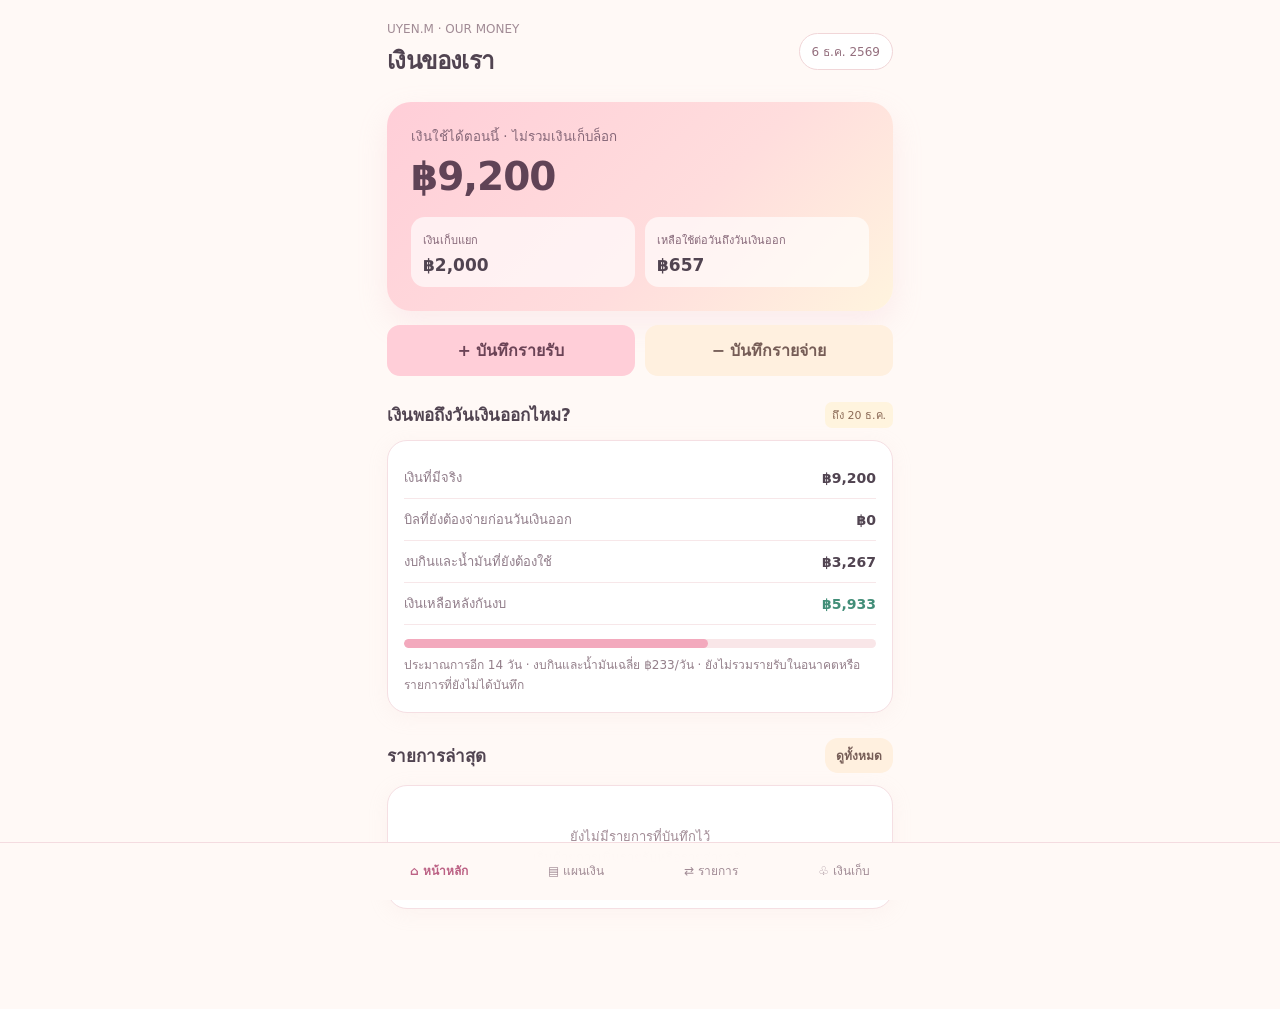
==== commit 84fe415e: "Apply soft pastel pink cream palette for shared wallet" ====
--- a/index.html
+++ b/index.html
@@ -1,6 +1,6 @@
 <!doctype html>
 <html lang="th"><head><meta charset="utf-8"><meta name="viewport" content="width=device-width,initial-scale=1,viewport-fit=cover"><meta name="theme-color" content="#111827"><meta name="apple-mobile-web-app-capable" content="yes"><title>Uyen.M | เงินของเรา</title><link rel="manifest" href="manifest.webmanifest"><style>
-:root{font-family:system-ui,-apple-system,"Noto Sans Thai",sans-serif;color:#f4f6fc;background:#0d111b}*{box-sizing:border-box}body{margin:0}button,input,select{font:inherit}button{cursor:pointer}main{max-width:540px;margin:auto;padding:22px 17px 100px}.top{display:flex;align-items:center;justify-content:space-between;margin-bottom:22px}.eyebrow{color:#9ba6bb;font-size:12px;margin:0 0 5px}h1{font-size:24px;margin:0;letter-spacing:-.6px}.pill{border:1px solid #343e50;border-radius:99px;padding:8px 12px;font-size:12px;color:#b6c5dc}.hero{background:linear-gradient(140deg,#293c64,#172338 68%,#172b31);padding:24px;border-radius:24px;box-shadow:0 12px 30px #0003}.hero small{color:#bfcce2}.amount{font-size:39px;font-weight:750;margin:7px 0 18px;letter-spacing:-1px}.split{display:flex;gap:10px}.mini{flex:1;background:#ffffff12;padding:12px;border-radius:14px}.mini b{display:block;margin-top:6px;font-size:17px}.mini small{font-size:11px}.section{margin-top:25px}.section-head{display:flex;justify-content:space-between;align-items:center;margin-bottom:12px}.section h2{font-size:17px;margin:0}.muted{color:#98a4ba;font-size:12px}.panel{background:#191f2d;border:1px solid #2a3243;border-radius:20px;padding:16px}.line{display:flex;justify-content:space-between;align-items:center;gap:10px;padding:10px 0;border-bottom:1px solid #303849}.line:last-child{border:0}.line strong{font-size:14px}.line span{color:#b7c1d1;font-size:13px}.good{color:#75dcb4!important}.warn{color:#f2c579!important}.bar{height:9px;border-radius:20px;background:#303b4c;overflow:hidden;margin:14px 0 8px}.bar>div{height:100%;background:#68c9aa;border-radius:20px}.btn{border:0;border-radius:13px;padding:13px 16px;background:#9de4c8;color:#10271d;font-weight:750}.btn.secondary{background:#2a3547;color:#e8edf5}.btn.small{padding:8px 11px;font-size:12px}.actions{display:grid;grid-template-columns:1fr 1fr;gap:10px;margin-top:14px}.actions button{width:100%}.bottom{position:fixed;bottom:0;left:0;right:0;background:#141b28eF;backdrop-filter:blur(15px);border-top:1px solid #2b3545;display:flex;justify-content:center;padding:10px 8px max(12px,env(safe-area-inset-bottom))}.bottom>div{display:flex;width:100%;max-width:540px;justify-content:space-around}.tab{background:none;color:#94a3b8;border:0;padding:8px 12px;font-size:12px}.tab.active{color:#a4edcf;font-weight:700}.hidden{display:none!important}.row-form{display:grid;gap:11px}label{display:block;font-size:13px;color:#c4cddd}input,select{display:block;width:100%;padding:12px;border:1px solid #414b60;border-radius:12px;background:#111827;color:white;margin-top:6px;min-width:0}.grid2{display:grid;grid-template-columns:1fr 1fr;gap:10px}.empty{text-align:center;color:#9aa6bb;padding:24px 8px;font-size:13px}.note{font-size:12px;color:#a8b3c5;line-height:1.65}.badge{font-size:11px;border-radius:7px;padding:4px 7px;background:#28354b;color:#c9d6ea}.section-desc{font-size:12px;color:#a5b0c2;margin:5px 0 14px}.item-name{display:flex;flex-direction:column;gap:3px}.item-name small{color:#9daac0}.danger{color:#f4a9a9!important}dialog{background:#1a2230;color:#f4f6fc;border:1px solid #3a4659;border-radius:20px;width:min(94vw,450px);padding:20px}dialog::backdrop{background:#000a}.dialog-top{display:flex;justify-content:space-between;align-items:center;margin-bottom:18px}.dialog-top h2{margin:0;font-size:19px}.close{background:none;border:0;color:white;font-size:25px}.spacer{height:8px}
+:root{font-family:system-ui,-apple-system,"Noto Sans Thai",sans-serif;color:#514451;background:#fff9f6}*{box-sizing:border-box}body{margin:0}button,input,select{font:inherit}button{cursor:pointer}main{max-width:540px;margin:auto;padding:22px 17px 100px}.top{display:flex;align-items:center;justify-content:space-between;margin-bottom:22px}.eyebrow{color:#a18b95;font-size:12px;margin:0 0 5px}h1{font-size:24px;margin:0;letter-spacing:-.6px}.pill{border:1px solid #f1d6d8;border-radius:99px;padding:8px 12px;font-size:12px;color:#946f7e;background:#fff}.hero{background:linear-gradient(135deg,#ffced8,#ffdddd 58%,#fff4de);padding:24px;border-radius:24px;box-shadow:0 12px 30px #edb4c433}.hero small{color:#866778}.amount{font-size:39px;font-weight:750;margin:7px 0 18px;letter-spacing:-1px;color:#604356}.split{display:flex;gap:10px}.mini{flex:1;background:#ffffffa8;padding:12px;border-radius:14px}.mini b{display:block;margin-top:6px;font-size:17px}.mini small{font-size:11px}.section{margin-top:25px}.section-head{display:flex;justify-content:space-between;align-items:center;margin-bottom:12px}.section h2{font-size:17px;margin:0}.muted{color:#a18b95;font-size:12px}.panel{background:#fff;border:1px solid #f5dfe3;border-radius:20px;padding:16px;box-shadow:0 4px 20px #e7c8cc22}.line{display:flex;justify-content:space-between;align-items:center;gap:10px;padding:10px 0;border-bottom:1px solid #f7e7e9}.line:last-child{border:0}.line strong{font-size:14px}.line span{color:#907c89;font-size:13px}.good{color:#428e78!important}.warn{color:#b78340!important}.bar{height:9px;border-radius:20px;background:#f9e6e8;overflow:hidden;margin:14px 0 8px}.bar>div{height:100%;background:#f3a9bd;border-radius:20px}.btn{border:0;border-radius:13px;padding:13px 16px;background:#ffced8;color:#6b4356;font-weight:750}.btn.secondary{background:#fff0df;color:#765d57}.btn.small{padding:8px 11px;font-size:12px}.actions{display:grid;grid-template-columns:1fr 1fr;gap:10px;margin-top:14px}.actions button{width:100%}.bottom{position:fixed;bottom:0;left:0;right:0;background:#fff9f6f2;backdrop-filter:blur(15px);border-top:1px solid #f4dce0;display:flex;justify-content:center;padding:10px 8px max(12px,env(safe-area-inset-bottom))}.bottom>div{display:flex;width:100%;max-width:540px;justify-content:space-around}.tab{background:none;color:#a18b95;border:0;padding:8px 12px;font-size:12px}.tab.active{color:#bc6285;font-weight:700}.hidden{display:none!important}.row-form{display:grid;gap:11px}label{display:block;font-size:13px;color:#7b6675}input,select{display:block;width:100%;padding:12px;border:1px solid #efd9de;border-radius:12px;background:#fffaf9;color:#514451;margin-top:6px;min-width:0}.grid2{display:grid;grid-template-columns:1fr 1fr;gap:10px}.empty{text-align:center;color:#a18b95;padding:24px 8px;font-size:13px}.note{font-size:12px;color:#947f8a;line-height:1.65}.badge{font-size:11px;border-radius:7px;padding:4px 7px;background:#fff4de;color:#8c6b57}.section-desc{font-size:12px;color:#a18b95;margin:5px 0 14px}.item-name{display:flex;flex-direction:column;gap:3px}.item-name small{color:#a18b95}.danger{color:#d05c6e!important}dialog{background:#fff9f6;color:#514451;border:1px solid #f0d4da;border-radius:20px;width:min(94vw,450px);padding:20px}dialog::backdrop{background:#60435666}.dialog-top{display:flex;justify-content:space-between;align-items:center;margin-bottom:18px}.dialog-top h2{margin:0;font-size:19px}.close{background:none;border:0;color:#7b6675;font-size:25px}.spacer{height:8px}
 </style></head><body><main><div class="top"><div><p class="eyebrow">UYEN.M · OUR MONEY</p><h1>เงินของเรา</h1></div><span class="pill" id="today"></span></div>
 <section id="home"><div class="hero"><small>เงินใช้ได้ตอนนี้ · ไม่รวมเงินเก็บล็อก</small><div class="amount" id="available">฿0</div><div class="split"><div class="mini"><small>เงินเก็บแยก</small><b id="protected">฿0</b></div><div class="mini"><small>เหลือใช้ต่อวันถึงวันเงินออก</small><b id="perday">฿0</b></div></div></div>
 <div class="actions"><button class="btn" onclick="openTxn('income')">+ บันทึกรายรับ</button><button class="btn secondary" onclick="openTxn('expense')">− บันทึกรายจ่าย</button></div>
